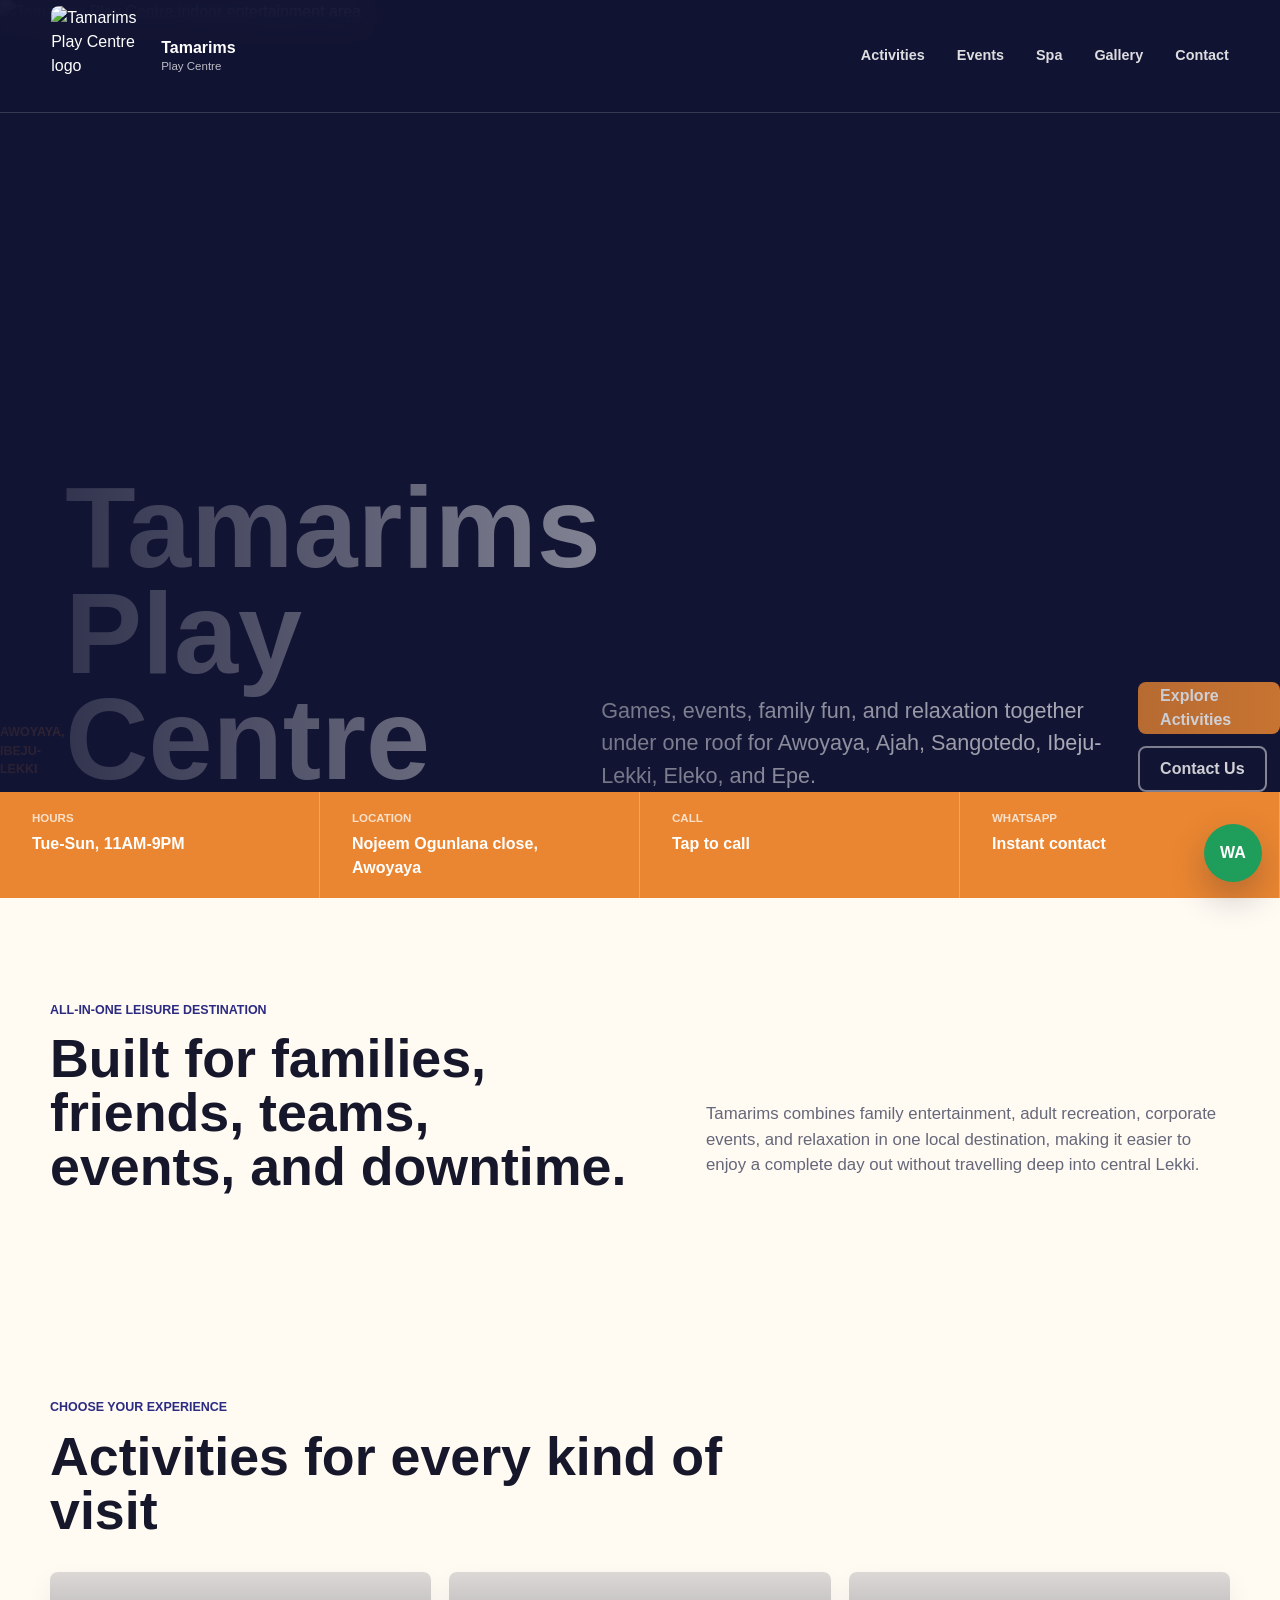
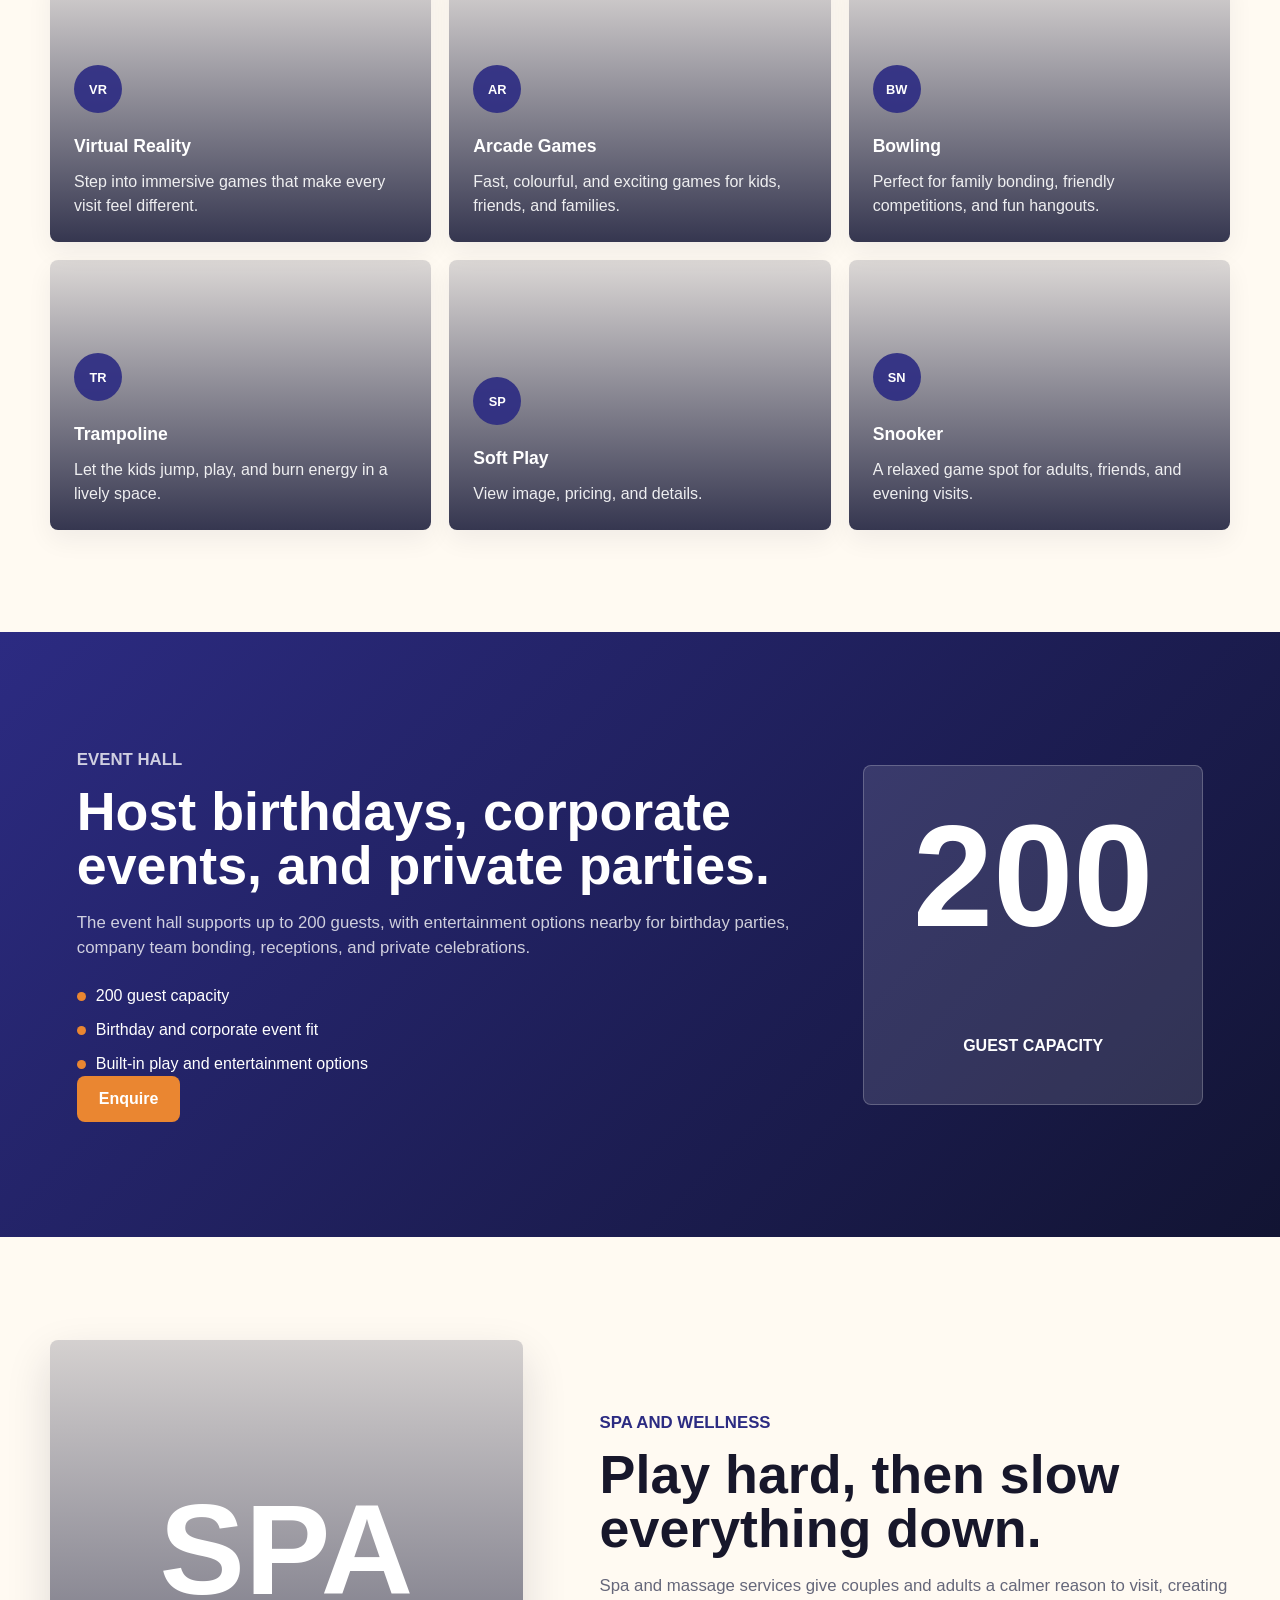
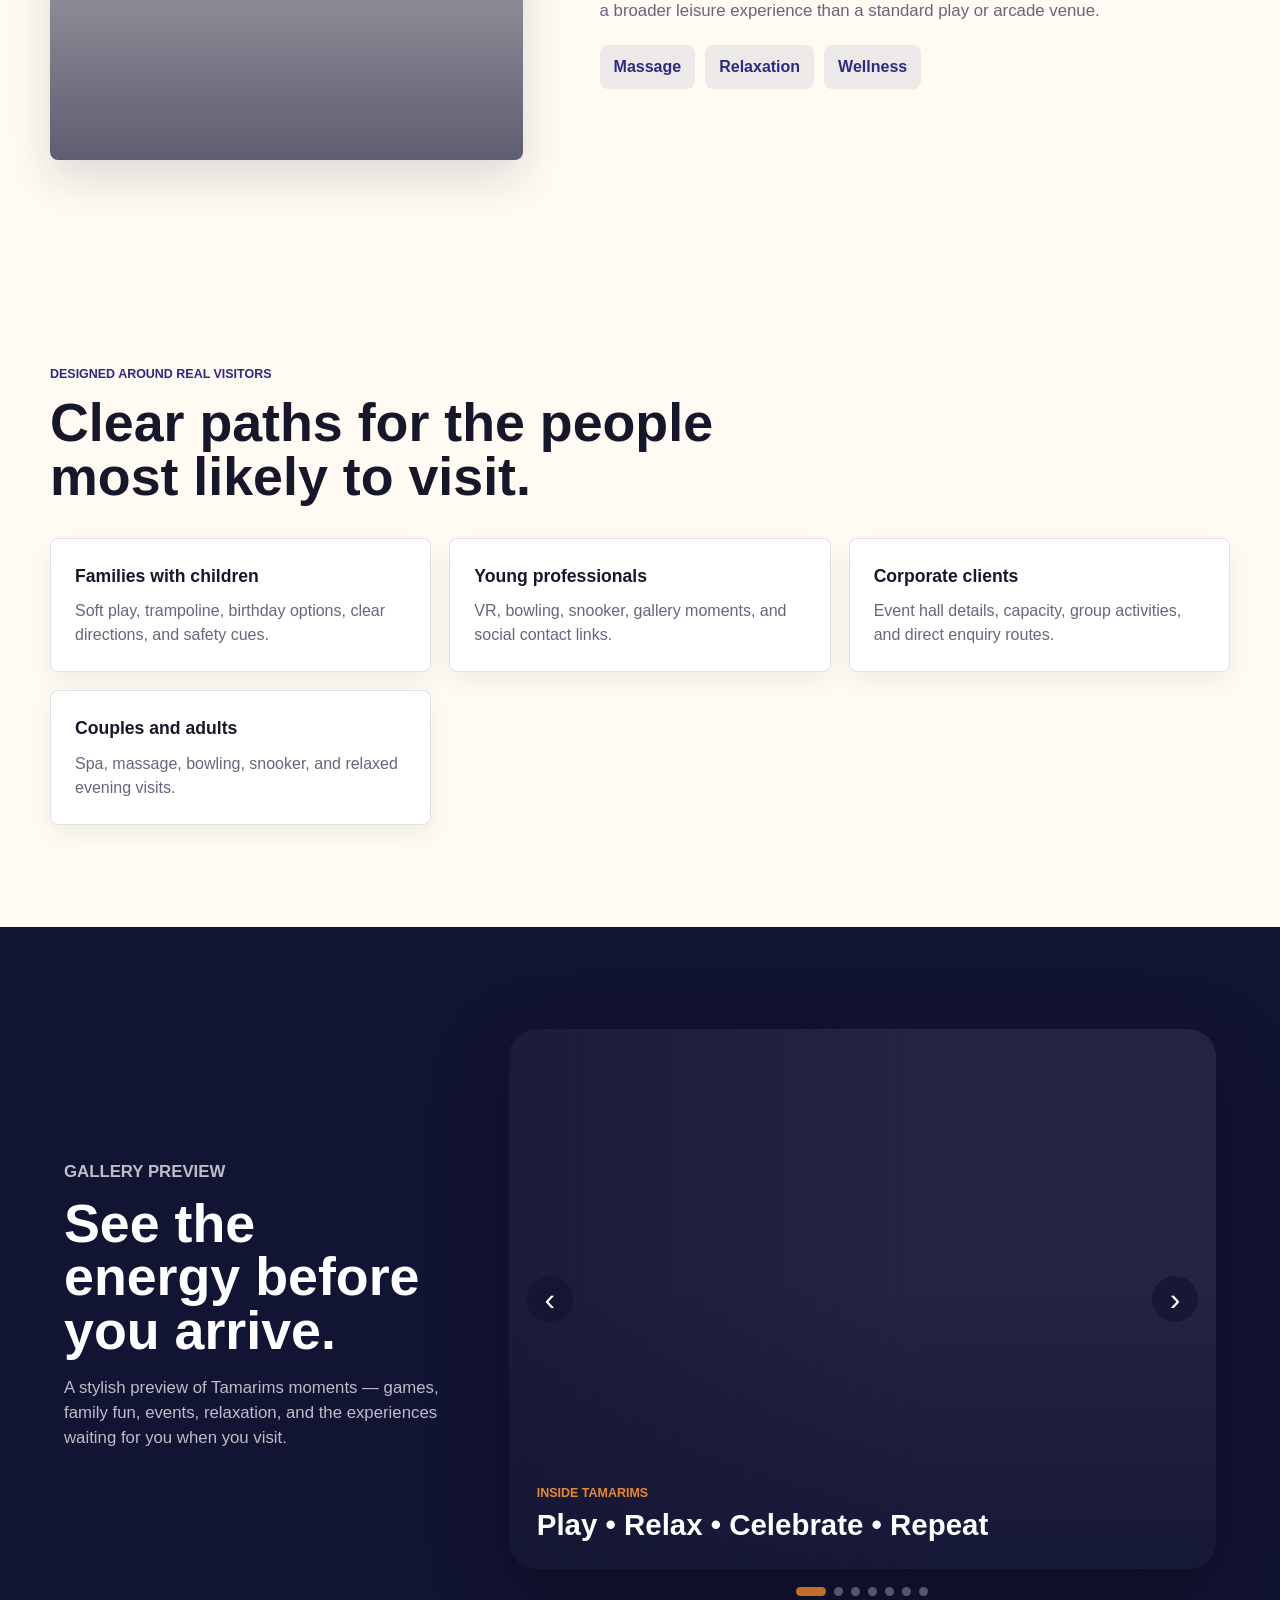
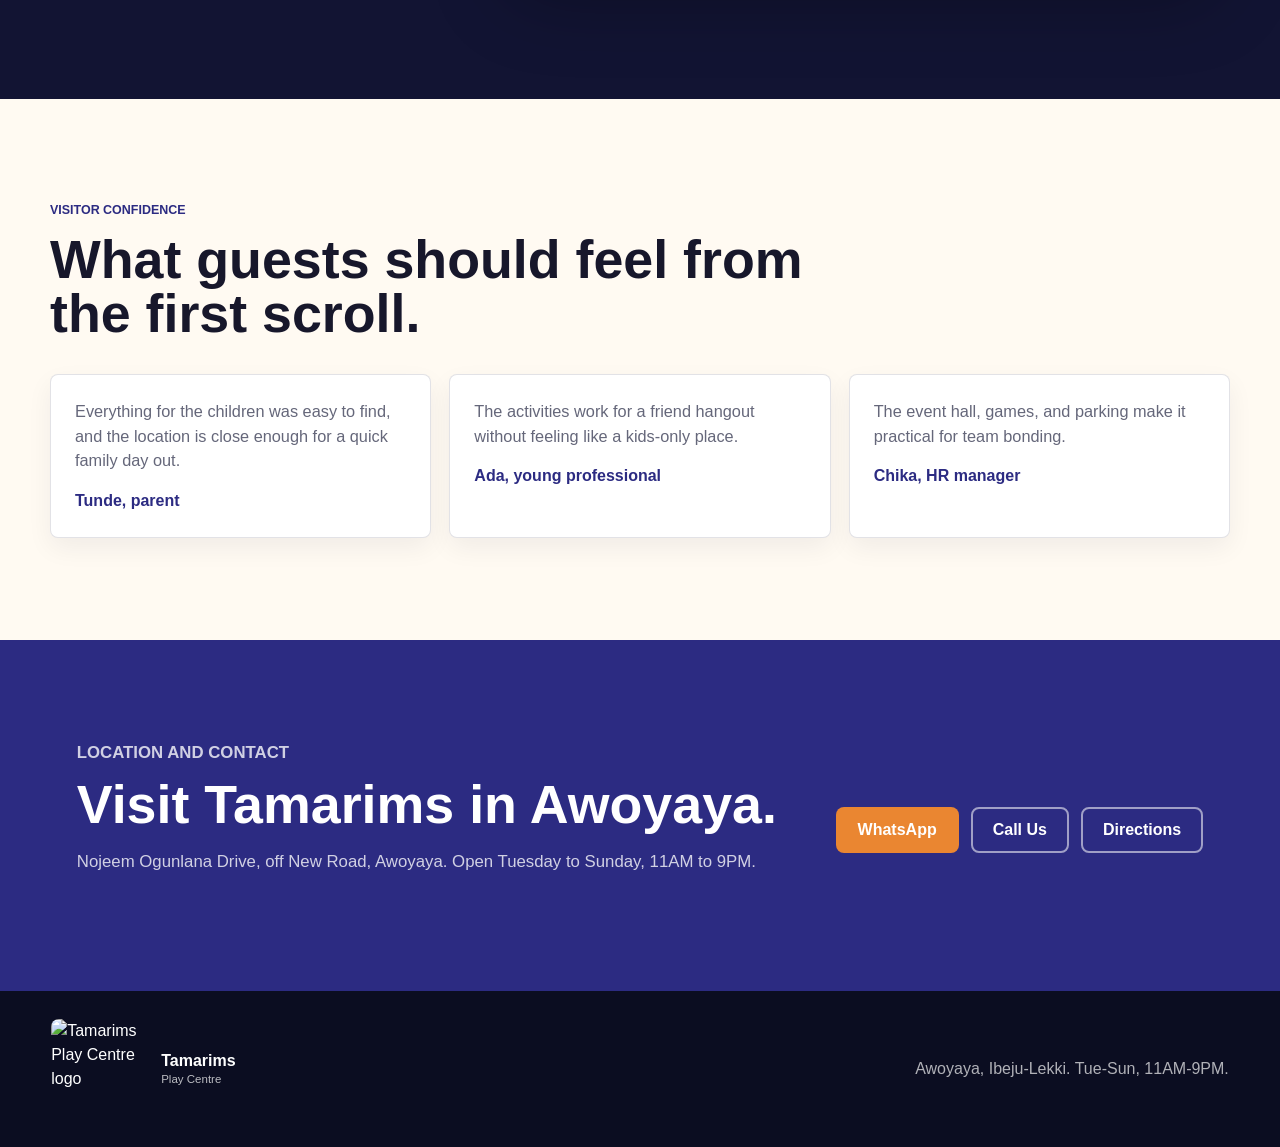
==== index.html @ ee7c11aa "Add files via upload" ====
<!doctype html>
<html lang="en">
  <head>
    <meta charset="utf-8" />
    <meta name="viewport" content="width=device-width, initial-scale=1" />
    <title>Tamarims Play Centre</title>
    <meta
      name="description"
      content="Tamarims Play Centre in Awoyaya brings arcade games, bowling, VR, soft play, events, and spa relaxation under one roof."
    />
    <link rel="stylesheet" href="styles.css" />
  </head>
  <body>
    <header class="site-header" aria-label="Primary navigation">
     <a class="brand" href="#home" aria-label="Tamarims home">
  <img class="brand-logo" src="assets/logo.png" alt="Tamarims Play Centre logo" />
  <span>
    <strong>Tamarims</strong>
    <small>Play Centre</small>
  </span>
</a>
      <button class="menu-button" type="button" aria-label="Open menu" aria-expanded="false">
        <span></span><span></span><span></span>
      </button>
      <nav class="nav-links">
        <a href="#activities">Activities</a>
        <a href="#events">Events</a>
        <a href="#spa">Spa</a>
        <a href="#gallery">Gallery</a>
        <a href="#contact">Contact</a>
      </nav>
    </header>

    <section class="hero" aria-label="Tamarims Play Centre">
  <div class="hero-slideshow">
    <img class="hero-slide active" src="assets/hero-1.jpg" alt="Tamarims Play Centre indoor entertainment area" />
    <img class="hero-slide" src="assets/hero-2.jpg" alt="Tamarims bowling area" />
    <img class="hero-slide" src="assets/hero-3.jpg" alt="Tamarims arcade games area" />
    <img class="hero-slide" src="assets/hero-4.jpg" alt="Tamarims VR and gaming area" />
    <img class="hero-slide" src="assets/hero-5.jpg" alt="Tamarims family play area" />
  </div>
  <div class="hero-shade"></div>
          <p class="eyebrow">Awoyaya, Ibeju-Lekki</p>
          <h1>Tamarims Play Centre</h1>
          <p class="hero-copy">
            Games, events, family fun, and relaxation together under one roof for Awoyaya, Ajah, Sangotedo,
            Ibeju-Lekki, Eleko, and Epe.
          </p>
          <div class="hero-actions">
            <a class="button primary" href="#activities">Explore Activities</a>
            <a class="button secondary" href="#contact">Contact Us</a>
          </div>
        </div>
      </section>

      <section class="quick-info" aria-label="Quick information">
        <a href="#contact"><span>Hours</span>Tue-Sun, 11AM-9PM</a>
        <a href="#contact"><span>Location</span>Nojeem Ogunlana close, Awoyaya</a>
        <a href="tel:+2348067070234"><span>Call</span>Tap to call</a>
        <a href="https://wa.me/2348067070234"><span>WhatsApp</span>Instant contact</a>
      </section>

      <section class="section intro">
        <div>
          <p class="eyebrow dark">All-in-one leisure destination</p>
          <h2>Built for families, friends, teams, events, and downtime.</h2>
        </div>
        <p>
          Tamarims combines family entertainment, adult recreation, corporate events, and relaxation in one
          local destination, making it easier to enjoy a complete day out without travelling deep into central
          Lekki.
        </p>
      </section>

      <section class="section activities" id="activities">
        <div class="section-heading">
          <p class="eyebrow dark">Choose your experience</p>
          <h2>Activities for every kind of visit</h2>
        </div>
        <div class="activity-grid">
  <a class="activity-card image-card vr-card" href="vr.html">
    <span class="icon">VR</span>
    <h3>Virtual Reality</h3>
    <p><p>Step into immersive games that make every visit feel different.</p></p>
  </a>

  <a class="activity-card image-card arcade-card" href="arcade.html">
    <span class="icon">AR</span>
    <h3>Arcade Games</h3>
    <p><p>Fast, colourful, and exciting games for kids, friends, and families.</p></p>
  </a>

  <a class="activity-card image-card bowling-card" href="bowling.html">
    <span class="icon">BW</span>
    <h3>Bowling</h3>
    <p>Perfect for family bonding, friendly competitions, and fun hangouts.</p>
  </a>

  <a class="activity-card image-card trampoline-card" href="trampoline.html">
    <span class="icon">TR</span>
    <h3>Trampoline</h3>
    <p><p>Let the kids jump, play, and burn energy in a lively space.</p></p>
  </a>

  <a class="activity-card image-card softplay-card" href="softplay.html">
    <span class="icon">SP</span>
    <h3>Soft Play</h3>
    <p>View image, pricing, and details.</p>
  </a>

  <a class="activity-card image-card snooker-card" href="snooker.html">
    <span class="icon">SN</span>
    <h3>Snooker</h3>
    <p><p>A relaxed game spot for adults, friends, and evening visits.</p></p>
  </a>
</div>
      </section>

      <section class="feature-band" id="events">
        <div class="feature-copy">
          <p class="eyebrow">Event hall</p>
          <h2>Host birthdays, corporate events, and private parties.</h2>
          <p>
            The event hall supports up to 200 guests, with entertainment options nearby for birthday parties,
            company team bonding, receptions, and private celebrations.
          </p>
          <ul class="check-list">
            <li>200 guest capacity</li>
            <li>Birthday and corporate event fit</li>
            <li>Built-in play and entertainment options</li>
          </ul>
          <a class="button primary" href="#contact">Enquire</a>
        </div>
        <div class="feature-panel">
          <strong>200</strong>
          <span>Guest capacity</span>
        </div>
      </section>

      <section class="section split" id="spa">
        <div class="spa-visual" aria-hidden="true">
          <span>SPA</span>
        </div>
        <div>
          <p class="eyebrow dark">Spa and wellness</p>
          <h2>Play hard, then slow everything down.</h2>
          <p>
            Spa and massage services give couples and adults a calmer reason to visit, creating a broader
            leisure experience than a standard play or arcade venue.
          </p>
          <div class="mini-grid">
            <span>Massage</span>
            <span>Relaxation</span>
            <span>Wellness</span>
          </div>
        </div>
      </section>

      <section class="section audiences">
        <div class="section-heading">
          <p class="eyebrow dark">Designed around real visitors</p>
          <h2>Clear paths for the people most likely to visit.</h2>
        </div>
        <div class="audience-grid">
          <article>
            <h3>Families with children</h3>
            <p>Soft play, trampoline, birthday options, clear directions, and safety cues.</p>
          </article>
          <article>
            <h3>Young professionals</h3>
            <p>VR, bowling, snooker, gallery moments, and social contact links.</p>
          </article>
          <article>
            <h3>Corporate clients</h3>
            <p>Event hall details, capacity, group activities, and direct enquiry routes.</p>
          </article>
          <article>
            <h3>Couples and adults</h3>
            <p>Spa, massage, bowling, snooker, and relaxed evening visits.</p>
          </article>
        </div>
      </section>

      <section class="gallery" id="gallery">
  <div class="gallery-copy">
    <p class="eyebrow">Gallery preview</p>
    <h2>See the energy before you arrive.</h2>
    <p>
      A stylish preview of Tamarims moments — games, family fun, events, relaxation,
      and the experiences waiting for you when you visit.
    </p>
  </div>

  <div class="tamarims-gallery-slider" aria-label="Tamarims gallery slideshow">
    <div class="tamarims-gallery-stage">
      <img class="tamarims-gallery-slide active zoom-style" src="assets/gallery-1.jpg" alt="Tamarims indoor family entertainment space" />
      <img class="tamarims-gallery-slide side-style" src="assets/gallery-2.jpg" alt="Tamarims bowling experience" />
      <img class="tamarims-gallery-slide curve-style" src="assets/gallery-3.jpg" alt="Tamarims arcade games area" />
      <img class="tamarims-gallery-slide cinema-style" src="assets/gallery-4.jpg" alt="Tamarims soft play area" />
      <img class="tamarims-gallery-slide frame-style" src="assets/gallery-5.jpg" alt="Tamarims VR experience" />
      <img class="tamarims-gallery-slide soft-style" src="assets/gallery-6.jpg" alt="Tamarims event and leisure space" />
      <img class="tamarims-gallery-slide full-style" src="assets/gallery-7.jpg" alt="Tamarims play centre experience" />

      <div class="tamarims-gallery-overlay">
        <span>Inside Tamarims</span>
        <strong>Play • Relax • Celebrate • Repeat</strong>
      </div>

      <button class="tamarims-gallery-control previous" type="button" aria-label="Previous gallery image">
        ‹
      </button>

      <button class="tamarims-gallery-control next" type="button" aria-label="Next gallery image">
        ›
      </button>
    </div>

    <div class="tamarims-gallery-dots" aria-label="Gallery slide buttons">
      <button class="tamarims-gallery-dot active" type="button" aria-label="Show gallery image 1"></button>
      <button class="tamarims-gallery-dot" type="button" aria-label="Show gallery image 2"></button>
      <button class="tamarims-gallery-dot" type="button" aria-label="Show gallery image 3"></button>
      <button class="tamarims-gallery-dot" type="button" aria-label="Show gallery image 4"></button>
      <button class="tamarims-gallery-dot" type="button" aria-label="Show gallery image 5"></button>
      <button class="tamarims-gallery-dot" type="button" aria-label="Show gallery image 6"></button>
      <button class="tamarims-gallery-dot" type="button" aria-label="Show gallery image 7"></button>
    </div>
  </div>
</section>
      <section class="section testimonials">
        <div class="section-heading">
          <p class="eyebrow dark">Visitor confidence</p>
          <h2>What guests should feel from the first scroll.</h2>
        </div>
        <div class="quote-grid">
          <figure>
            <blockquote>Everything for the children was easy to find, and the location is close enough for a quick family day out.</blockquote>
            <figcaption>Tunde, parent</figcaption>
          </figure>
          <figure>
            <blockquote>The activities work for a friend hangout without feeling like a kids-only place.</blockquote>
            <figcaption>Ada, young professional</figcaption>
          </figure>
          <figure>
            <blockquote>The event hall, games, and parking make it practical for team bonding.</blockquote>
            <figcaption>Chika, HR manager</figcaption>
          </figure>
        </div>
      </section>

      <section class="contact-band" id="contact">
        <div>
          <p class="eyebrow">Location and contact</p>
          <h2>Visit Tamarims in Awoyaya.</h2>
          <p>Nojeem Ogunlana Drive, off New Road, Awoyaya. Open Tuesday to Sunday, 11AM to 9PM.</p>
        </div>
        <div class="contact-actions">
          <a class="button primary" href="https://wa.me/2348067070234">WhatsApp</a>
          <a class="button secondary light" href="tel:+2348067070234">Call Us</a>
          <a class="button secondary light" href="https://www.google.com/maps/search/?api=1&query=Tamarims%20Play%20Centre%20Awoyaya">Directions</a>
        </div>
      </section>
    </main>

    <a class="floating-whatsapp" href="https://wa.me/2348067070234" aria-label="Contact Tamarims on WhatsApp">WA</a>

    <footer class="site-footer">
      <a class="brand" href="#home" aria-label="Tamarims home">
        <img class="brand-logo" src="assets/logo.png" alt="Tamarims Play Centre logo" />
        <span>
          <strong>Tamarims</strong>
          <small>Play Centre</small>
        </span>
      </a>
      <p>Awoyaya, Ibeju-Lekki. Tue-Sun, 11AM-9PM.</p>
    </footer>

    <script src="script.js"></script>
  </body>
</html>
---- styles.css ----
:root {
  --blue: #2c2b82;
  --navy: #121433;
  --orange: #ea8631;
  --cream: #fff7ea;
  --paper: #ffffff;
  --ink: #17172b;
  --muted: #65677a;
  --line: rgba(18, 20, 51, 0.12);
  --shadow: 0 18px 45px rgba(18, 20, 51, 0.14);
}

* {
  box-sizing: border-box;
}

html {
  scroll-behavior: smooth;
}

body {
  margin: 0;
  color: var(--ink);
  font-family: Inter, Montserrat, Arial, sans-serif;
  line-height: 1.5;
  background: #fffaf2;
}

img {
  display: block;
  max-width: 100%;
}

a {
  color: inherit;
  text-decoration: none;
}

.site-header {
  position: fixed;
  z-index: 20;
  top: 0;
  left: 0;
  right: 0;
  display: flex;
  align-items: center;
  justify-content: space-between;
  gap: 18px;
  padding: 6px clamp(18px, 4vw, 56px);
  color: white;
  background: rgba(18, 20, 51, 0.62);
  border-bottom: 1px solid rgba(255, 255, 255, 0.16);
  backdrop-filter: blur(14px);
}

.brand {
  display: inline-flex;
  align-items: center;
  gap: 10px;
  min-width: 0;
}

.brand-mark {
  display: grid;
  place-items: center;
  width: 42px;
  height: 42px;
  flex: 0 0 auto;
  color: white;
  background: var(--orange);
  border-radius: 8px;
  font-weight: 900;
}
.brand-logo {
  width: 100px;
  height: 100px;
  object-fit: contain;
  display: block;
  border-radius: 8px;
}

.brand strong,
.brand small {
  display: block;
  line-height: 1.05;
}

.brand small {
  margin-top: 3px;
  color: currentColor;
  opacity: 0.72;
  font-size: 0.72rem;
}

.nav-links {
  display: flex;
  align-items: center;
  gap: clamp(14px, 2.5vw, 34px);
  font-weight: 800;
  font-size: 0.9rem;
}

.nav-links a {
  opacity: 0.86;
}

.nav-links a:hover {
  opacity: 1;
}

.menu-button {
  display: none;
  width: 42px;
  height: 42px;
  border: 0;
  border-radius: 8px;
  background: rgba(255, 255, 255, 0.14);
}

.menu-button span {
  display: block;
  width: 18px;
  height: 2px;
  margin: 4px auto;
  background: white;
}

.hero {
  position: relative;
  min-height: 88vh;
  display: flex;
  align-items: flex-end;
  overflow: hidden;
  color: white;
  background: var(--navy);
}

.hero-slideshow {
  position: absolute;
  inset: 0;
}
.hero-slideshow {
  position: absolute;
  inset: 0;
}

.hero-slide {
  position: absolute;
  inset: 0;
  width: 100%;
  height: 100%;
  object-fit: cover;
  opacity: 0;
  transform: scale(1.04);
  transition: opacity 1.2s ease, transform 5s ease;
}

.hero-slide.active {
  opacity: 1;
  transform: scale(1);
}
.hero-slide {
  position: absolute;
  inset: 0;
  width: 100%;
  height: 100%;
  object-fit: cover;
  opacity: 0;
  transform: scale(1.04);
  transition: opacity 1.2s ease, transform 5s ease;
}

.hero-slide.active {
  opacity: 1;
  transform: scale(1);
}
.hero-shade {
  position: absolute;
  inset: 0;
  background: linear-gradient(90deg, rgba(18, 20, 51, 0.9), rgba(18, 20, 51, 0.52) 48%, rgba(18, 20, 51, 0.16));
}

.hero-content {
  position: relative;
  width: min(980px, 100%);
  padding: 150px clamp(20px, 6vw, 84px) 88px;
}

.eyebrow {
  margin: 0 0 13px;
  color: var(--orange);
  font-size: 0.78rem;
  font-weight: 900;
  letter-spacing: 0;
  text-transform: uppercase;
}

.eyebrow.dark {
  color: var(--blue);
}

h1,
h2,
h3,
p {
  overflow-wrap: anywhere;
}

h1 {
  margin: 0;
  max-width: 780px;
  font-size: clamp(3rem, 9vw, 7.9rem);
  line-height: 0.92;
  letter-spacing: 0;
}

h2 {
  margin: 0;
  font-size: clamp(2rem, 4.2vw, 4.2rem);
  line-height: 1;
  letter-spacing: 0;
}

h3 {
  margin: 0 0 10px;
  font-size: 1.1rem;
}

.hero-copy {
  max-width: 690px;
  margin: 24px 0 0;
  font-size: clamp(1.05rem, 2vw, 1.35rem);
  color: rgba(255, 255, 255, 0.88);
}

.hero-actions,
.contact-actions {
  display: flex;
  flex-wrap: wrap;
  gap: 12px;
  margin-top: 28px;
}

.button {
  display: inline-flex;
  align-items: center;
  justify-content: center;
  min-height: 46px;
  padding: 0 20px;
  border-radius: 8px;
  font-weight: 900;
  border: 2px solid transparent;
}

.button.primary {
  color: white;
  background: var(--orange);
}

.button.secondary {
  color: white;
  border-color: rgba(255, 255, 255, 0.58);
}

.button.secondary.light {
  border-color: rgba(255, 255, 255, 0.55);
}

.quick-info {
  display: grid;
  grid-template-columns: repeat(4, 1fr);
  background: var(--orange);
  color: white;
}

.quick-info a {
  min-height: 88px;
  padding: 18px clamp(16px, 3vw, 32px);
  border-right: 1px solid rgba(255, 255, 255, 0.26);
  font-weight: 900;
}

.quick-info span {
  display: block;
  margin-bottom: 5px;
  font-size: 0.72rem;
  text-transform: uppercase;
  opacity: 0.75;
}

.section {
  width: min(1180px, calc(100% - 36px));
  margin: 0 auto;
  padding: clamp(70px, 8vw, 112px) 0;
}

.intro {
  display: grid;
  grid-template-columns: minmax(0, 1.05fr) minmax(280px, 0.95fr);
  gap: clamp(28px, 6vw, 86px);
  align-items: end;
}

.intro p:last-child,
.split p,
.feature-copy p,
.gallery-copy p,
.contact-band p {
  color: var(--muted);
  font-size: 1.05rem;
}

.section-heading {
  max-width: 780px;
  margin-bottom: 34px;
}

.activity-grid,
.audience-grid,
.quote-grid {
  display: grid;
  grid-template-columns: repeat(3, 1fr);
  gap: 18px;
}

.activity-card,
.audience-grid article,
.quote-grid figure {
  margin: 0;
  padding: 24px;
  border: 1px solid var(--line);
  border-radius: 8px;
  background: var(--paper);
  box-shadow: 0 10px 26px rgba(18, 20, 51, 0.06);
}

.activity-card {
  transition: transform 180ms ease, box-shadow 180ms ease;
}

.activity-card:hover {
  transform: translateY(-4px);
  box-shadow: var(--shadow);
}

.activity-card p,
.audience-grid p,
blockquote {
  margin: 0;
  color: var(--muted);
}

.icon {
  display: grid;
  place-items: center;
  width: 48px;
  height: 48px;
  margin-bottom: 20px;
  color: white;
  background: var(--blue);
  border-radius: 50%;
  font-weight: 900;
  font-size: 0.8rem;
}

.feature-band {
  display: grid;
  grid-template-columns: minmax(0, 1fr) 340px;
  gap: clamp(28px, 5vw, 72px);
  align-items: center;
  padding: clamp(70px, 9vw, 118px) clamp(20px, 6vw, 84px);
  color: white;
  background: linear-gradient(135deg, var(--blue), var(--navy));
}

.feature-copy {
  max-width: 780px;
}

.feature-copy h2 {
  max-width: 760px;
}

.feature-copy p {
  color: rgba(255, 255, 255, 0.78);
}

.check-list {
  display: grid;
  gap: 10px;
  padding: 0;
  margin: 24px 0 0;
  list-style: none;
}

.check-list li {
  display: flex;
  gap: 10px;
  align-items: center;
}

.check-list li::before {
  content: "";
  width: 9px;
  height: 9px;
  border-radius: 50%;
  background: var(--orange);
}

.feature-panel {
  display: grid;
  place-items: center;
  aspect-ratio: 1;
  border-radius: 8px;
  background: rgba(255, 255, 255, 0.12);
  border: 1px solid rgba(255, 255, 255, 0.22);
}

.feature-panel strong {
  display: block;
  font-size: clamp(5rem, 12vw, 9rem);
  line-height: 0.9;
}

.feature-panel span {
  font-weight: 900;
  text-transform: uppercase;
}

.split {
  display: grid;
  grid-template-columns: minmax(270px, 0.75fr) minmax(0, 1fr);
  align-items: center;
  gap: clamp(28px, 6vw, 84px);
}

.spa-visual {
  min-height: 420px;
  display: grid;
  place-items: center;
  border-radius: 8px;
  color: white;
  background:
    linear-gradient(rgba(18, 20, 51, 0.18), rgba(18, 20, 51, 0.68)),
    url("assets/spa-bg.jpg") center / cover;
  box-shadow: var(--shadow);
}

.spa-visual span {
  font-size: clamp(3.8rem, 12vw, 8rem);
  font-weight: 900;
  letter-spacing: 0;
}

.mini-grid {
  display: flex;
  flex-wrap: wrap;
  gap: 10px;
  margin-top: 22px;
}

.mini-grid span {
  padding: 10px 14px;
  border-radius: 8px;
  color: var(--blue);
  background: rgba(44, 43, 130, 0.08);
  font-weight: 900;
}

.gallery {
  display: grid;
  grid-template-columns: minmax(260px, 0.7fr) minmax(0, 1.3fr);
  gap: clamp(28px, 5vw, 64px);
  align-items: center;
  padding: clamp(70px, 8vw, 112px) clamp(18px, 5vw, 64px);
  background: var(--navy);
  color: white;
}

.gallery-copy p {
  color: rgba(255, 255, 255, 0.72);
}

.gallery-grid {
  display: grid;
  grid-template-columns: repeat(3, 1fr);
  grid-auto-rows: 160px;
  gap: 12px;
}

.tile {
  display: flex;
  align-items: flex-end;
  min-height: 130px;
  padding: 16px;
  border-radius: 8px;
  font-weight: 900;
  color: white;
  background: linear-gradient(135deg, #2c2b82, #ea8631);
  overflow: hidden;
}

.arcade {
  grid-row: span 2;
  background: linear-gradient(160deg, rgba(44, 43, 130, 0.94), rgba(234, 134, 49, 0.72)), url("assets/hero-venue.png") center / cover;
}

.bowling {
  background: linear-gradient(160deg, rgba(18, 20, 51, 0.58), rgba(44, 43, 130, 0.58)), url("assets/hero-venue.png") 70% 42% / 190%;
}

.family {
  background: linear-gradient(160deg, rgba(234, 134, 49, 0.68), rgba(18, 20, 51, 0.55)), url("assets/hero-venue.png") 20% 58% / 190%;
}

.vr {
  grid-column: span 2;
  background: linear-gradient(160deg, rgba(18, 20, 51, 0.3), rgba(44, 43, 130, 0.78)), url("assets/hero-venue.png") center / 150%;
}

.events-tile {
  background: linear-gradient(160deg, #2c2b82, #77bca0);
}

.spa-tile {
  background: linear-gradient(160deg, #77bca0, #ea8631);
}

.quote-grid figure {
  display: flex;
  flex-direction: column;
  gap: 16px;
}

blockquote {
  font-size: 1.02rem;
}

figcaption {
  color: var(--blue);
  font-weight: 900;
}

.contact-band {
  display: grid;
  grid-template-columns: minmax(0, 1fr) auto;
  gap: 28px;
  align-items: center;
  padding: clamp(64px, 8vw, 100px) clamp(20px, 6vw, 84px);
  color: white;
  background: var(--blue);
}

.contact-band p {
  max-width: 680px;
  color: rgba(255, 255, 255, 0.78);
}

.floating-whatsapp {
  position: fixed;
  right: 18px;
  bottom: 18px;
  z-index: 15;
  display: grid;
  place-items: center;
  width: 58px;
  height: 58px;
  color: white;
  background: #1f9d5a;
  border-radius: 50%;
  font-weight: 900;
  box-shadow: 0 15px 34px rgba(18, 20, 51, 0.25);
}

.site-footer {
  display: flex;
  justify-content: space-between;
  align-items: center;
  gap: 20px;
  padding: 28px clamp(18px, 4vw, 56px);
  color: white;
  background: #0b0d21;
}

.site-footer p {
  margin: 0;
  color: rgba(255, 255, 255, 0.68);
}
.image-card {
  position: relative;
  min-height: 250px;
  display: flex;
  flex-direction: column;
  justify-content: flex-end;
  overflow: hidden;
  color: white;
  background-size: cover;
  background-position: center;
  isolation: isolate;
}

.image-card::before {
  content: "";
  position: absolute;
  inset: 0;
  z-index: -2;
  background: inherit;
  transition: transform 400ms ease;
}

.image-card::after {
  content: "";
  position: absolute;
  inset: 0;
  z-index: -1;
  background: linear-gradient(180deg, rgba(18, 20, 51, 0.18), rgba(18, 20, 51, 0.82));
}

.image-card:hover::before {
  transform: scale(1.08);
}

.image-card h3,
.image-card p,
.image-card .icon {
  position: relative;
}

.image-card p {
  color: rgba(255, 255, 255, 0.86);
}

.vr-card {
  background-image: url("assets/activity-vr.jpg");
}

.arcade-card {
  background-image: url("assets/activity-arcade.jpg");
}

.bowling-card {
  background-image: url("assets/activity-bowling.jpg");
}

.trampoline-card {
  background-image: url("assets/activity-trampoline.jpg");
}

.softplay-card {
  background-image: url("assets/activity-softplay.jpg");
}

.snooker-card {
  background-image: url("assets/activity-snooker.jpg");
}
@media (max-width: 880px) {
  .site-header {
    align-items: flex-start;
  }

  .menu-button {
    display: block;
  }

  .nav-links {
    position: absolute;
    top: 70px;
    left: 18px;
    right: 18px;
    display: none;
    flex-direction: column;
    align-items: stretch;
    gap: 0;
    padding: 8px;
    color: var(--ink);
    background: white;
    border-radius: 8px;
    box-shadow: var(--shadow);
  }

  .nav-links.open {
    display: flex;
  }

  .nav-links a {
    padding: 14px;
  }

  .quick-info,
  .intro,
  .feature-band,
  .split,
  .gallery,
  .contact-band {
    grid-template-columns: 1fr;
  }

  .activity-grid,
  .audience-grid,
  .quote-grid {
    grid-template-columns: repeat(2, 1fr);
  }

  .feature-panel {
    max-width: 320px;
  }
}

@media (max-width: 620px) {
  .hero {
    min-height: 92vh;
  }

  .hero-shade {
    background: linear-gradient(180deg, rgba(18, 20, 51, 0.48), rgba(18, 20, 51, 0.92));
  }

  .hero-content {
    padding: 128px 20px 56px;
  }

  .button {
    width: 100%;
  }

  .quick-info,
  .activity-grid,
  .audience-grid,
  .quote-grid,
  .gallery-grid {
    grid-template-columns: 1fr;
  }

  .quick-info a {
    min-height: 70px;
    border-right: 0;
    border-bottom: 1px solid rgba(255, 255, 255, 0.25);
  }

  .vr {
    grid-column: auto;
  }

  .site-footer {
    flex-direction: column;
    align-items: flex-start;
  }
}
.image-card {
  position: relative;
  min-height: 250px;
  display: flex;
  flex-direction: column;
  justify-content: flex-end;
  overflow: hidden;
  color: white;
  background-size: cover;
  background-position: center;
  isolation: isolate;
}

.image-card::before {
  content: "";
  position: absolute;
  inset: 0;
  z-index: -2;
  background: inherit;
  transition: transform 400ms ease;
}

.image-card::after {
  content: "";
  position: absolute;
  inset: 0;
  z-index: -1;
  background: linear-gradient(180deg, rgba(18, 20, 51, 0.18), rgba(18, 20, 51, 0.82));
}

.image-card:hover::before {
  transform: scale(1.08);
}

.image-card h3,
.image-card p,
.image-card .icon {
  position: relative;
}

.image-card p {
  color: rgba(255, 255, 255, 0.86);
}

.vr-card {
  background-image: url("assets/activity-vr.jpg");
}

.arcade-card {
  background-image: url("assets/activity-arcade.jpg");
}

.bowling-card {
  background-image: url("assets/activity-bowling.jpg");
}

.trampoline-card {
  background-image: url("assets/activity-trampoline.jpg");
}

.softplay-card {
  background-image: url("assets/activity-softplay.jpg");
}

.snooker-card {
  background-image: url("assets/activity-snooker.jpg");
}

.activity-card.image-card {
  position: relative;
  min-height: 270px;
  display: flex;
  flex-direction: column;
  justify-content: flex-end;
  overflow: hidden;
  color: white;
  background-size: cover !important;
  background-position: center !important;
  border: 0;
}

.activity-card.image-card::after {
  content: "";
  position: absolute;
  inset: 0;
  background: linear-gradient(180deg, rgba(18, 20, 51, 0.15), rgba(18, 20, 51, 0.85));
  z-index: 1;
}

.activity-card.image-card:hover {
  transform: translateY(-4px);
  box-shadow: var(--shadow);
}

.activity-card.image-card h3,
.activity-card.image-card p,
.activity-card.image-card .icon {
  position: relative;
  z-index: 2;
}

.activity-card.image-card p {
  color: rgba(255, 255, 255, 0.9);
}

.activity-card.image-card .icon {
  background: rgba(44, 43, 130, 0.9);
}

.activity-card.vr-card {
  background: url("assets/activity-vr.jpg") center / cover no-repeat !important;
}

.activity-card.arcade-card {
  background: url("assets/activity-arcade.jpg") center / cover no-repeat !important;
}

.activity-card.bowling-card {
  background: url("assets/activity-bowling.jpg") center / cover no-repeat !important;
}

.activity-card.trampoline-card {
  background: url("assets/activity-trampoline.jpg") center / cover no-repeat !important;
}

.activity-card.softplay-card {
  background: url("assets/activity-softplay.jpg") center / cover no-repeat !important;
}

.activity-card.snooker-card {
  background: url("assets/activity-snooker.jpg") center / cover no-repeat !important;
}

.inner-header {
  background: rgba(18, 20, 51, 0.92);
}

.activity-page {
  background: #fffaf2;
  min-height: 100vh;
}

.activity-detail-hero {
  min-height: 100vh;
  display: grid;
  grid-template-columns: minmax(0, 1.05fr) minmax(360px, 0.95fr);
  align-items: center;
  gap: clamp(28px, 5vw, 72px);
  padding: 130px clamp(20px, 6vw, 84px) 70px;
}

.activity-detail-hero img {
  width: 100%;
  height: min(620px, 72vh);
  object-fit: cover;
  border-radius: 18px;
  box-shadow: var(--shadow);
}

.activity-detail-content {
  max-width: 620px;
}

.activity-detail-content h1 {
  margin: 0;
  color: var(--navy);
  font-size: clamp(3rem, 6vw, 6.5rem);
  line-height: 0.92;
}

.activity-detail-content p {
  margin: 22px 0 0;
  color: var(--muted);
  font-size: 1.1rem;
}

.price-box {
  margin-top: 28px;
  padding: 24px;
  border-radius: 16px;
  background: white;
  border: 1px solid var(--line);
  box-shadow: 0 10px 26px rgba(18, 20, 51, 0.08);
}

.price-box span {
  display: block;
  color: var(--blue);
  font-size: 0.78rem;
  font-weight: 900;
  text-transform: uppercase;
  margin-bottom: 8px;
}

.price-box strong {
  display: block;
  color: var(--navy);
  font-size: clamp(1.8rem, 4vw, 3rem);
  line-height: 1;
}

.price-box small {
  display: block;
  margin-top: 10px;
  color: var(--muted);
  font-size: 0.95rem;
}

.activity-detail-content .button.secondary {
  color: var(--blue);
  border-color: rgba(44, 43, 130, 0.35);
}

@media (max-width: 880px) {
  .activity-detail-hero {
    grid-template-columns: 1fr;
    padding-top: 110px;
  }

  .activity-detail-hero img {
    height: 420px;
  }
}

@media (max-width: 620px) {
  .activity-detail-hero {
    padding: 100px 20px 50px;
  }

  .activity-detail-hero img {
    height: 320px;
    border-radius: 14px;
  }

  .activity-detail-content h1 {
    font-size: 3rem;
  }
}
.gallery-showcase {
  width: 100%;
}

.gallery-frame {
  position: relative;
  min-height: 520px;
  overflow: hidden;
  border-radius: 24px;
  background: rgba(255, 255, 255, 0.08);
  box-shadow: 0 24px 70px rgba(0, 0, 0, 0.28);
}

.gallery-slide {
  position: absolute;
  inset: 0;
  width: 100%;
  height: 100%;
  object-fit: cover;
  opacity: 0;
  transform: scale(1.04);
  transition:
    opacity 1s ease,
    transform 5.5s ease,
    border-radius 1s ease,
    clip-path 1s ease;
}

.gallery-slide.active {
  opacity: 1;
  transform: scale(1);
}

.gallery-slide.style-wide {
  border-radius: 24px;
}

.gallery-slide.style-portrait {
  width: min(72%, 520px);
  left: auto;
  right: 8%;
  top: 8%;
  bottom: 8%;
  height: 84%;
  border-radius: 28px;
  box-shadow: -26px 26px 70px rgba(0, 0, 0, 0.32);
}

.gallery-slide.style-rounded {
  inset: 5%;
  width: 90%;
  height: 90%;
  border-radius: 42px;
}

.gallery-slide.style-split {
  clip-path: polygon(0 0, 88% 0, 100% 100%, 0 100%);
}

.gallery-slide.style-polaroid {
  inset: 7%;
  width: 86%;
  height: 86%;
  border: 14px solid white;
  border-bottom-width: 48px;
  border-radius: 8px;
  transform: rotate(-2deg) scale(1.04);
}

.gallery-slide.style-polaroid.active {
  transform: rotate(-2deg) scale(1);
}

.gallery-slide.style-cinematic {
  height: 72%;
  top: 14%;
  border-radius: 18px;
}

.gallery-slide.style-soft {
  inset: 4%;
  width: 92%;
  height: 92%;
  border-radius: 999px 28px 999px 28px;
}

.gallery-frame::after {
  content: "";
  position: absolute;
  inset: 0;
  background:
    linear-gradient(90deg, rgba(18, 20, 51, 0.56), rgba(18, 20, 51, 0.06) 55%),
    linear-gradient(180deg, transparent 48%, rgba(18, 20, 51, 0.7));
  pointer-events: none;
}

.gallery-caption {
  position: absolute;
  left: 24px;
  right: 24px;
  bottom: 24px;
  z-index: 2;
  display: grid;
  gap: 6px;
  color: white;
}

.gallery-caption span {
  color: var(--orange);
  font-size: 0.78rem;
  font-weight: 900;
  text-transform: uppercase;
}

.gallery-caption strong {
  font-size: clamp(1.15rem, 2.2vw, 1.8rem);
  line-height: 1.1;
}

.gallery-dots {
  display: flex;
  justify-content: center;
  gap: 8px;
  margin-top: 18px;
}

.gallery-dot {
  width: 9px;
  height: 9px;
  padding: 0;
  border: 0;
  border-radius: 999px;
  background: rgba(255, 255, 255, 0.35);
  cursor: pointer;
}

.gallery-dot.active {
  width: 28px;
  background: var(--orange);
}

@media (max-width: 880px) {
  .gallery-frame {
    min-height: 430px;
  }

  .gallery-slide.style-portrait {
    width: 78%;
    right: 5%;
  }
}

@media (max-width: 620px) {
  .gallery-frame {
    min-height: 340px;
    border-radius: 18px;
  }

  .gallery-slide.style-portrait,
  .gallery-slide.style-rounded,
  .gallery-slide.style-polaroid,
  .gallery-slide.style-cinematic,
  .gallery-slide.style-soft {
    inset: 0;
    width: 100%;
    height: 100%;
    border: 0;
    border-radius: 18px;
    clip-path: none;
    transform: scale(1.04);
  }

  .gallery-slide.active {
    transform: scale(1);
  }

  .gallery-caption {
    left: 18px;
    right: 18px;
    bottom: 18px;
  }
}.tamarims-gallery-slider {
  width: 100%;
}

.tamarims-gallery-stage {
  position: relative;
  min-height: 540px;
  overflow: hidden;
  border-radius: 28px;
  background: rgba(255, 255, 255, 0.08);
  box-shadow: 0 26px 80px rgba(0, 0, 0, 0.32);
}

.tamarims-gallery-slide {
  position: absolute;
  inset: 0;
  width: 100%;
  height: 100%;
  object-fit: cover;
  opacity: 0;
  transform: scale(1.1);
  transition:
    opacity 900ms ease,
    transform 5200ms ease,
    border-radius 900ms ease,
    clip-path 900ms ease;
}

.tamarims-gallery-slide.active {
  opacity: 1;
  transform: scale(1);
}

.tamarims-gallery-slide.zoom-style.active {
  transform: scale(1.08);
}

.tamarims-gallery-slide.side-style {
  width: 74%;
  height: 86%;
  top: 7%;
  left: auto;
  right: 7%;
  border-radius: 34px;
  box-shadow: -26px 24px 70px rgba(0, 0, 0, 0.34);
}

.tamarims-gallery-slide.curve-style {
  inset: 5%;
  width: 90%;
  height: 90%;
  border-radius: 50px 12px 50px 12px;
}

.tamarims-gallery-slide.cinema-style {
  height: 72%;
  top: 14%;
  border-radius: 18px;
}

.tamarims-gallery-slide.frame-style {
  inset: 7%;
  width: 86%;
  height: 86%;
  border: 12px solid white;
  border-bottom-width: 46px;
  border-radius: 10px;
  transform: rotate(-2deg) scale(1.08);
}

.tamarims-gallery-slide.frame-style.active {
  transform: rotate(-2deg) scale(1);
}

.tamarims-gallery-slide.soft-style {
  inset: 4%;
  width: 92%;
  height: 92%;
  border-radius: 999px 28px 999px 28px;
}

.tamarims-gallery-slide.full-style {
  border-radius: 28px;
}

.tamarims-gallery-stage::after {
  content: "";
  position: absolute;
  inset: 0;
  background:
    linear-gradient(90deg, rgba(18, 20, 51, 0.58), rgba(18, 20, 51, 0.08) 58%),
    linear-gradient(180deg, transparent 48%, rgba(18, 20, 51, 0.74));
  pointer-events: none;
}

.tamarims-gallery-overlay {
  position: absolute;
  left: 28px;
  right: 84px;
  bottom: 28px;
  z-index: 3;
  display: grid;
  gap: 6px;
  color: white;
}

.tamarims-gallery-overlay span {
  color: var(--orange);
  font-size: 0.78rem;
  font-weight: 900;
  text-transform: uppercase;
}

.tamarims-gallery-overlay strong {
  font-size: clamp(1.2rem, 2.3vw, 2rem);
  line-height: 1.1;
}

.tamarims-gallery-control {
  position: absolute;
  top: 50%;
  z-index: 4;
  width: 46px;
  height: 46px;
  border: 0;
  border-radius: 50%;
  color: white;
  background: rgba(18, 20, 51, 0.72);
  font-size: 2rem;
  line-height: 1;
  cursor: pointer;
  transform: translateY(-50%);
}

.tamarims-gallery-control:hover {
  background: var(--orange);
}

.tamarims-gallery-control.previous {
  left: 18px;
}

.tamarims-gallery-control.next {
  right: 18px;
}

.tamarims-gallery-dots {
  display: flex;
  justify-content: center;
  gap: 8px;
  margin-top: 18px;
}

.tamarims-gallery-dot {
  width: 9px;
  height: 9px;
  padding: 0;
  border: 0;
  border-radius: 999px;
  background: rgba(255, 255, 255, 0.36);
  cursor: pointer;
}

.tamarims-gallery-dot.active {
  width: 30px;
  background: var(--orange);
}

@media (max-width: 880px) {
  .tamarims-gallery-stage {
    min-height: 430px;
  }

  .tamarims-gallery-slide.side-style {
    width: 80%;
    right: 5%;
  }
}

@media (max-width: 620px) {
  .tamarims-gallery-stage {
    min-height: 340px;
    border-radius: 18px;
  }

  .tamarims-gallery-slide,
  .tamarims-gallery-slide.side-style,
  .tamarims-gallery-slide.curve-style,
  .tamarims-gallery-slide.cinema-style,
  .tamarims-gallery-slide.frame-style,
  .tamarims-gallery-slide.soft-style,
  .tamarims-gallery-slide.full-style {
    inset: 0;
    width: 100%;
    height: 100%;
    border: 0;
    border-radius: 18px;
    clip-path: none;
    transform: scale(1.08);
  }

  .tamarims-gallery-slide.active {
    transform: scale(1);
  }

  .tamarims-gallery-overlay {
    left: 18px;
    right: 70px;
    bottom: 18px;
  }

  .tamarims-gallery-control {
    width: 38px;
    height: 38px;
    font-size: 1.6rem;
  }
}
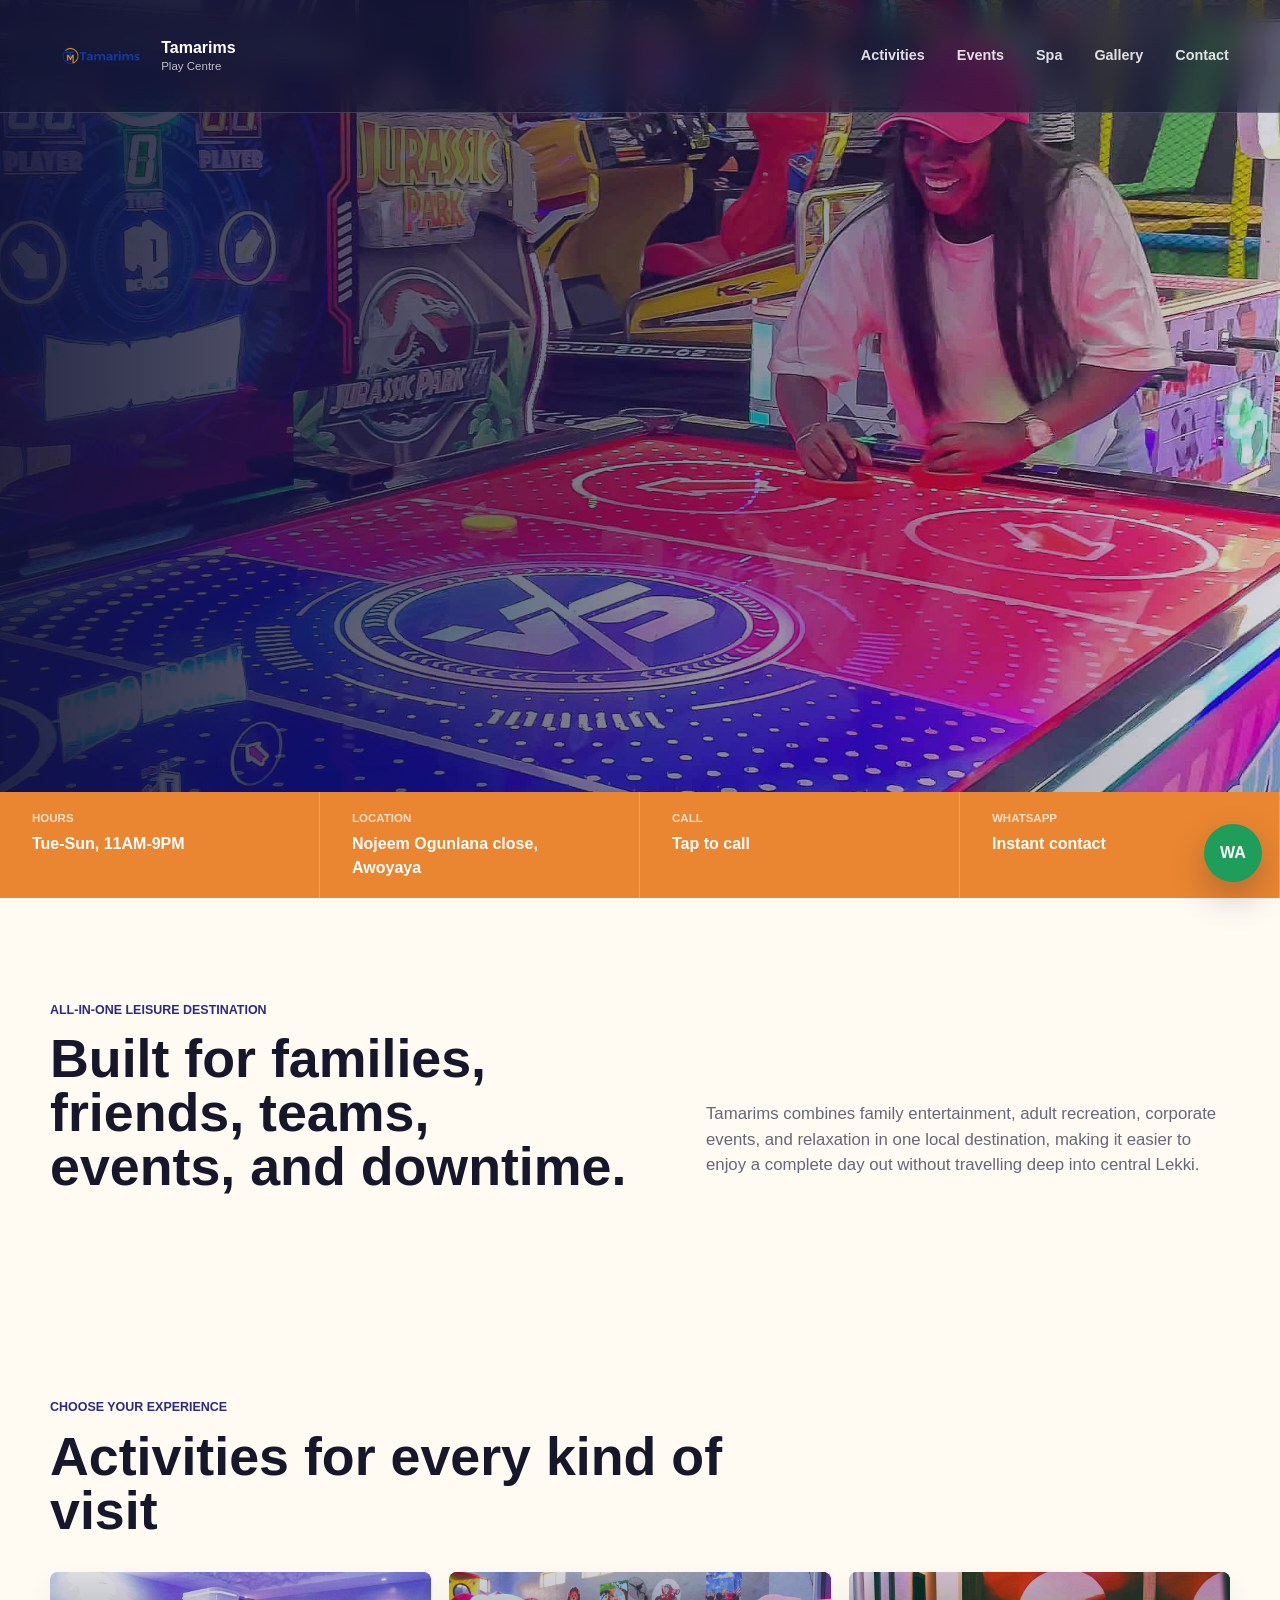
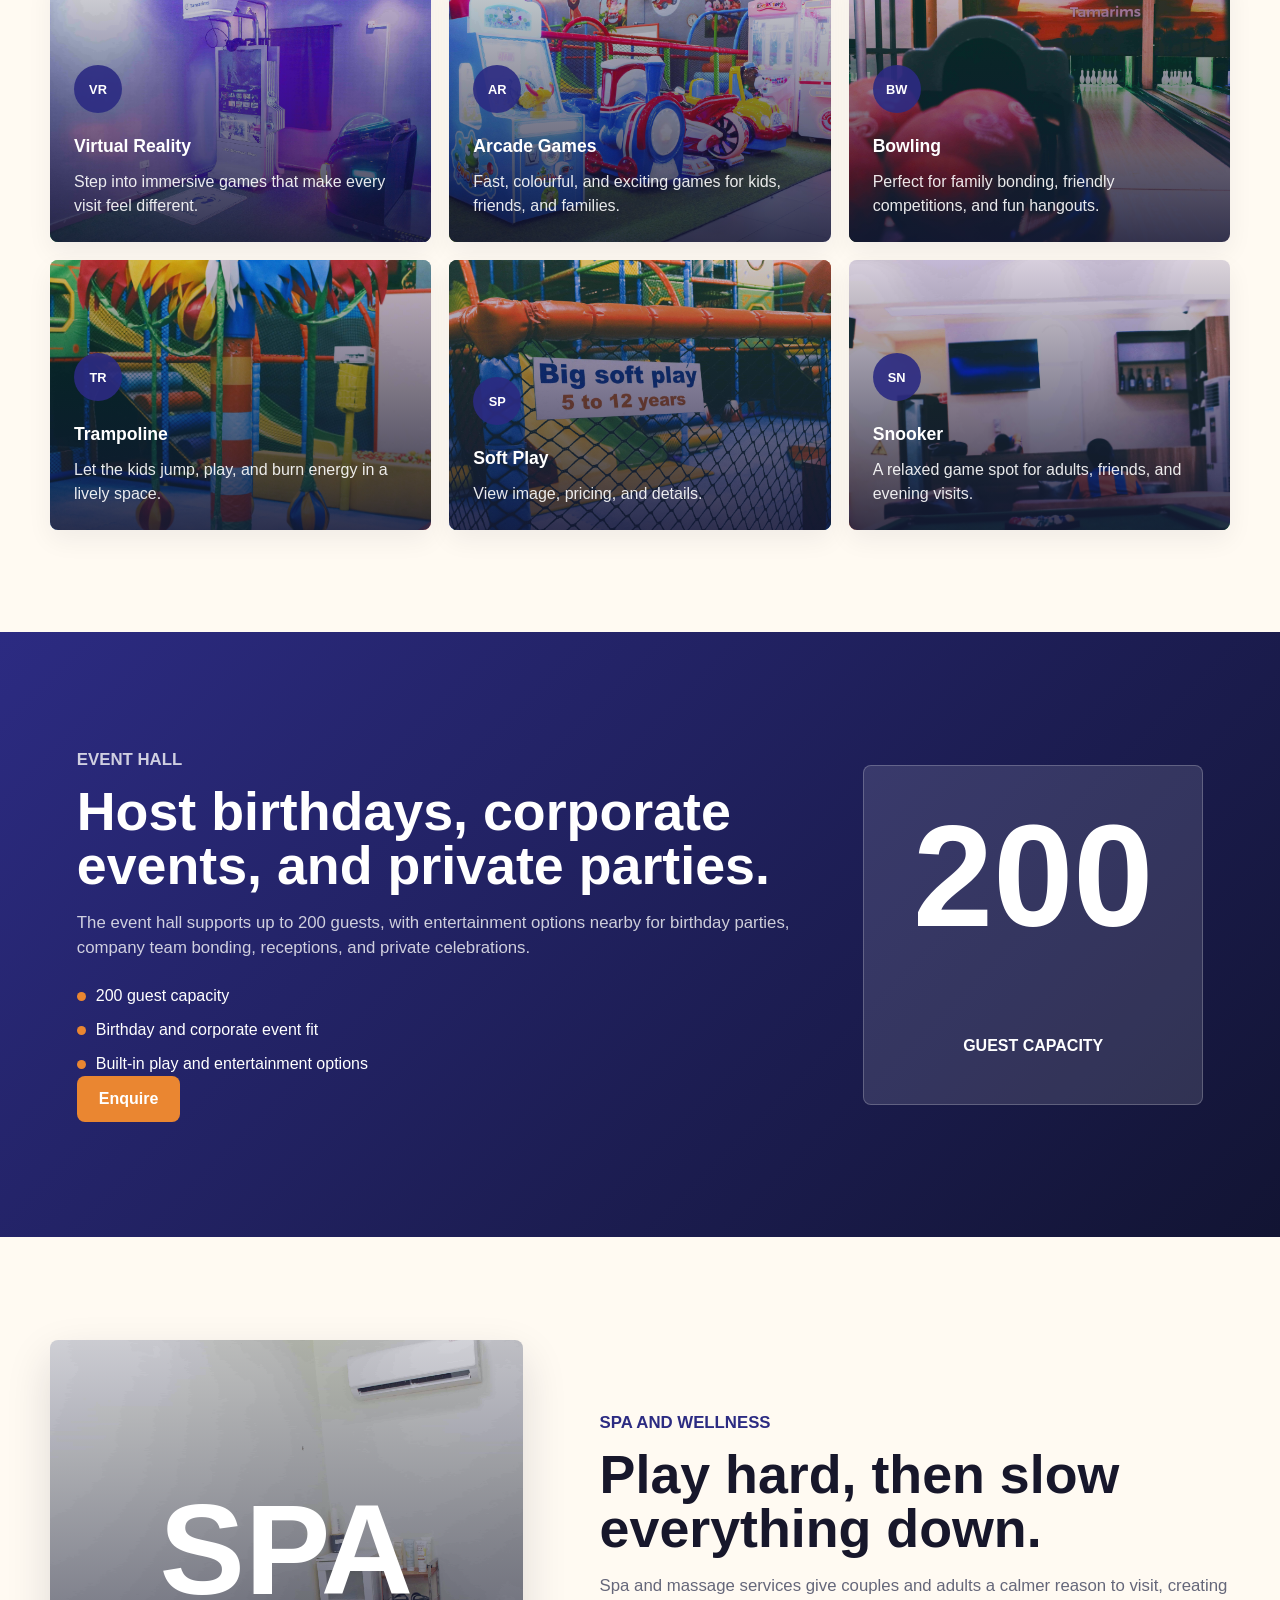
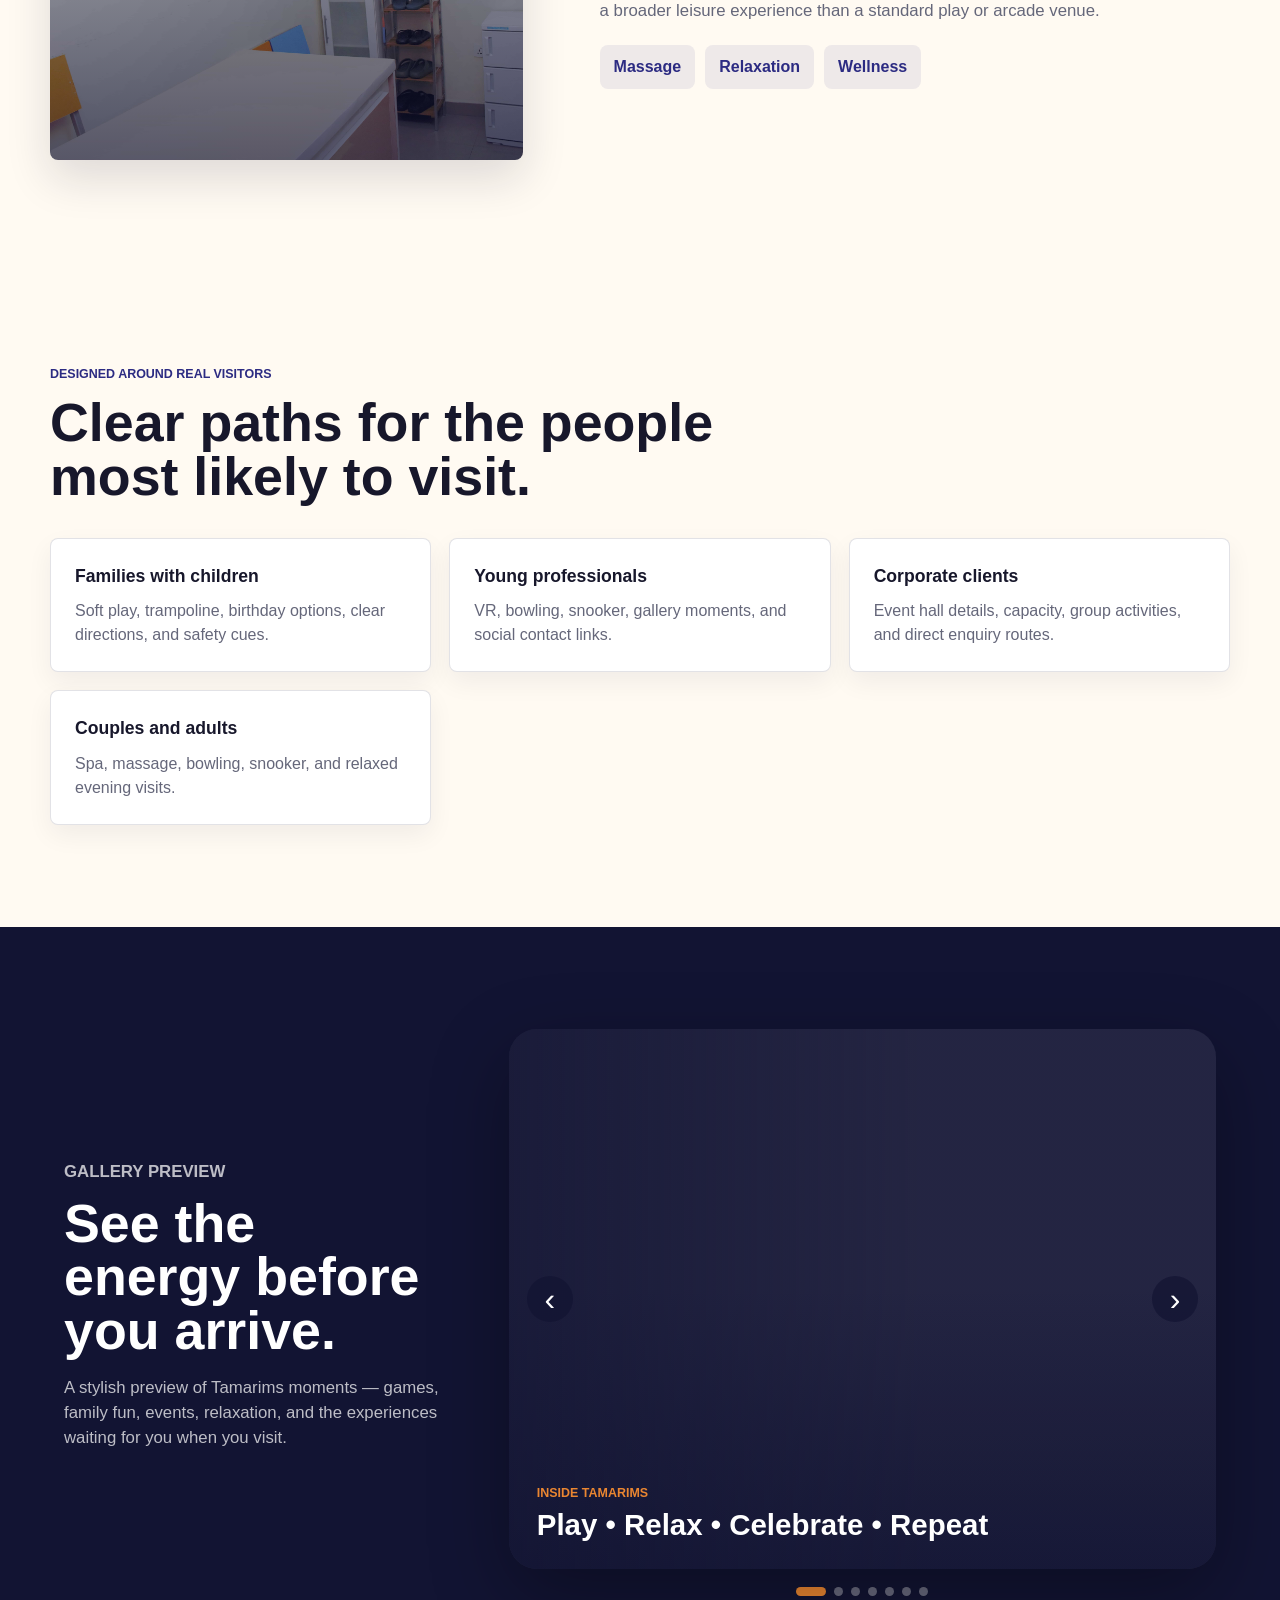
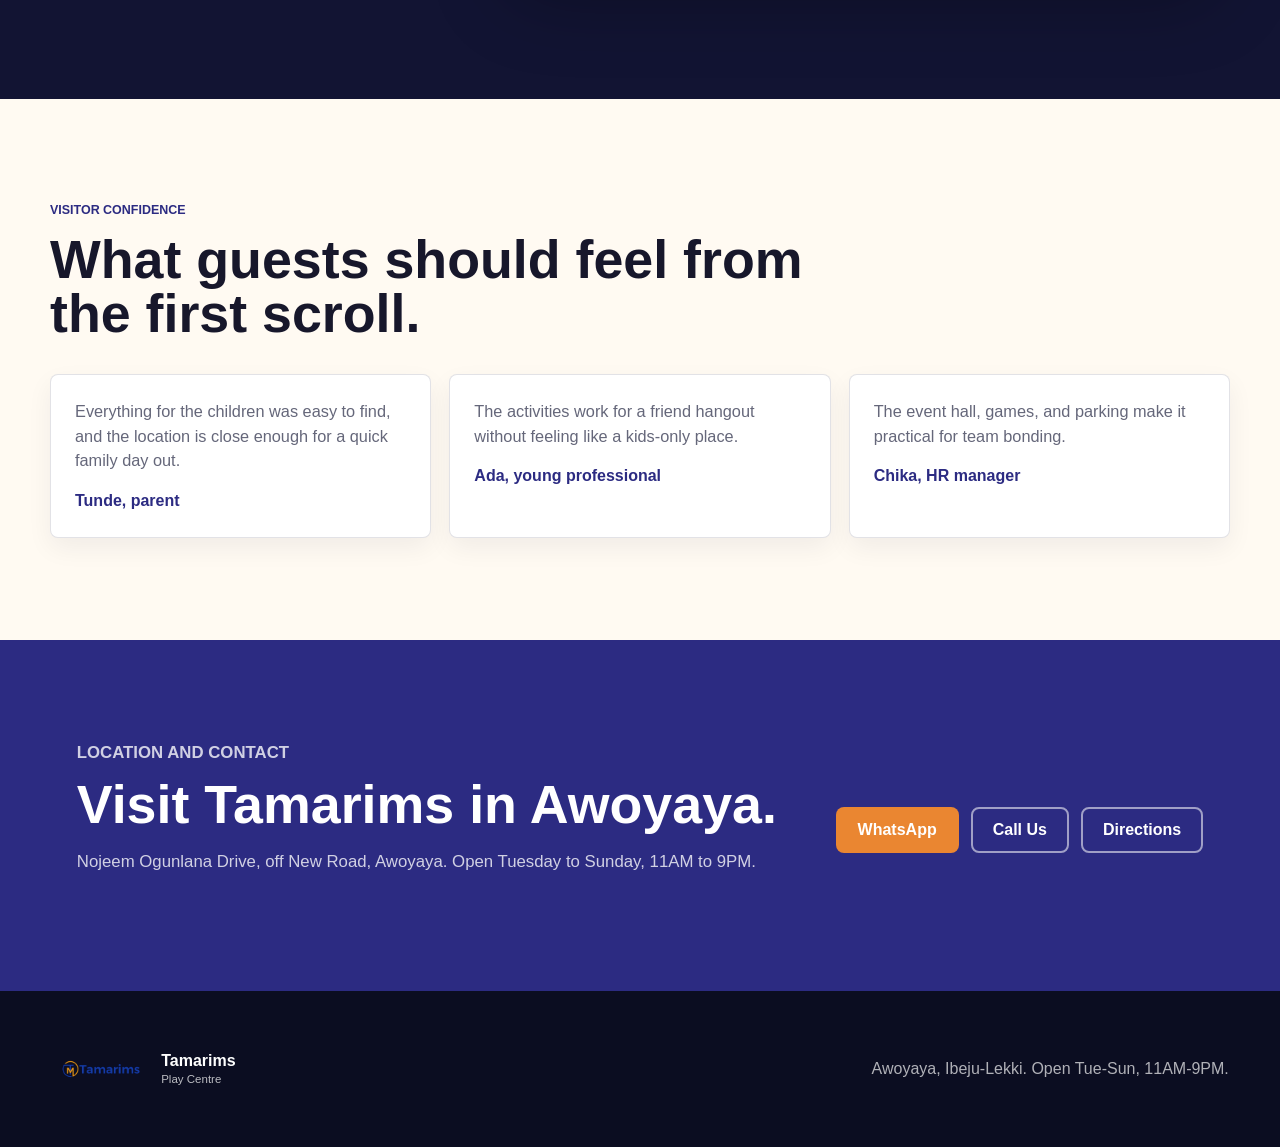
==== commit cbbd951c: "Update footer hours description in index.html" ====
--- a/index.html
+++ b/index.html
@@ -271,7 +271,7 @@
           <small>Play Centre</small>
         </span>
       </a>
-      <p>Awoyaya, Ibeju-Lekki. Tue-Sun, 11AM-9PM.</p>
+      <p>Awoyaya, Ibeju-Lekki. Open Tue-Sun, 11AM-9PM.</p>
     </footer>
 
     <script src="script.js"></script>
